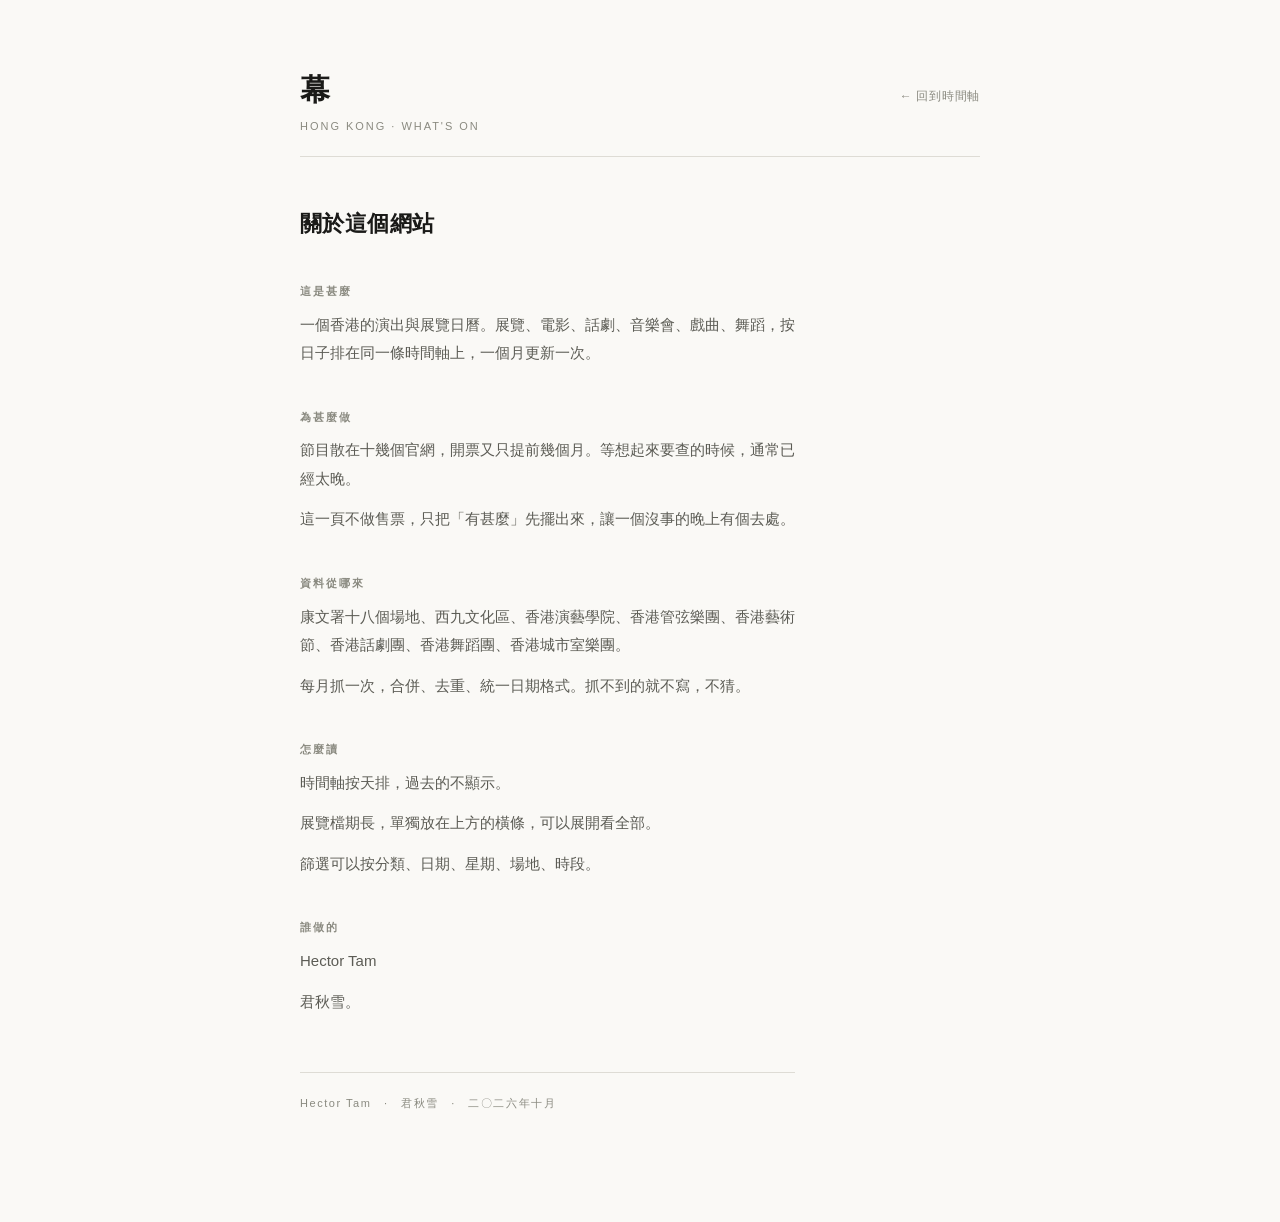
==== about.html @ d4574460 "網站「幕」初版：香港演出日曆（時間軸 + 展覽帶 + 六種篩選）" ====
<!DOCTYPE html>
<html lang="zh-Hant">
<head>
<meta charset="utf-8">
<meta name="viewport" content="width=device-width,initial-scale=1">
<title>關於 — 幕</title>
<link rel="stylesheet" href="style.css">
</head>
<body>
<div class="wrap">

  <header class="masthead">
    <h1 class="logo"><a href="index.html">幕</a><small>Hong Kong · What's On</small></h1>
    <nav><a class="backlink" href="index.html">← 回到時間軸</a></nav>
  </header>

  <section class="prose">
    <h2>關於這個網站</h2>

    <h3>這是甚麼</h3>
    <p>一個香港的演出與展覽日曆。展覽、電影、話劇、音樂會、戲曲、舞蹈，按日子排在同一條時間軸上，一個月更新一次。</p>

    <h3>為甚麼做</h3>
    <p>節目散在十幾個官網，開票又只提前幾個月。等想起來要查的時候，通常已經太晚。</p>
    <p>這一頁不做售票，只把「有甚麼」先擺出來，讓一個沒事的晚上有個去處。</p>

    <h3>資料從哪來</h3>
    <p>康文署十八個場地、西九文化區、香港演藝學院、香港管弦樂團、香港藝術節、香港話劇團、香港舞蹈團、香港城市室樂團。</p>
    <p>每月抓一次，合併、去重、統一日期格式。抓不到的就不寫，不猜。</p>

    <h3>怎麼讀</h3>
    <p>時間軸按天排，過去的不顯示。</p>
    <p>展覽檔期長，單獨放在上方的橫條，可以展開看全部。</p>
    <p>篩選可以按分類、日期、星期、場地、時段。</p>

    <h3>誰做的</h3>
    <p>Hector Tam</p>
    <p>君秋雪。</p>

    <p class="by">Hector Tam　·　君秋雪　·　二〇二六年十月</p>
  </section>
</div>
</body>
</html>
---- style.css ----
/* 幕 — 設計系統見 ../DESIGN.md
   規則：紙白底、墨黑字、零圓角、零陰影，顏色只用在小面積。 */

:root{
  --paper:#FAF9F6;
  --ink:#1A1A18;
  --ink-2:#5C5C55;
  --ink-3:#8A8A80;
  --line:#DEDCD5;
  --red:#8C3A2E;      /* 表演 */
  --blue:#2C4A6B;     /* 展覽 */
  --grey:#4A4A46;     /* 電影 */
  --serif:"Noto Serif TC","Songti TC","PMingLiU","SimSun",serif;
  --sans:"PingFang TC","Noto Sans TC","Microsoft JhengHei",sans-serif;
}

*{box-sizing:border-box;}
html,body{margin:0;padding:0;}
body{
  background:var(--paper);
  color:var(--ink);
  font-family:var(--sans);
  font-size:15px;
  line-height:1.7;
  -webkit-font-smoothing:antialiased;
}

.wrap{max-width:720px;margin:0 auto;padding:64px 20px 96px;}

/* ---------- 站頭 ---------- */
.masthead{
  display:flex;align-items:baseline;justify-content:space-between;
  gap:24px;flex-wrap:wrap;
  padding-bottom:20px;border-bottom:1px solid var(--line);
}
.logo{
  font-family:var(--serif);font-size:30px;font-weight:700;
  letter-spacing:.04em;margin:0;
}
.logo small{
  display:block;font-family:var(--sans);font-size:11px;font-weight:400;
  color:var(--ink-3);letter-spacing:.18em;text-transform:uppercase;margin-top:2px;
}
nav{display:flex;gap:16px;flex-wrap:wrap;}
.navwrap{display:flex;align-items:baseline;gap:16px;flex-wrap:wrap;}
.toplink{
  font-size:12px;color:var(--ink-3);text-decoration:none;letter-spacing:.14em;
  padding-left:14px;border-left:1px solid var(--line);
  transition:color .15s;
}
.toplink:hover{color:var(--ink);}
nav button{
  appearance:none;background:none;border:0;padding:3px 9px;cursor:pointer;
  font-family:var(--sans);font-size:13px;color:var(--ink-3);
  letter-spacing:.06em;transition:color .15s,background .15s;
  border-radius:3px;
}
nav button:hover{color:var(--ink-2);}
nav button[aria-pressed="true"]{
  color:var(--paper);background:var(--ink);font-weight:700;
}

/* ---------- 展出中 ---------- */
.band{margin-top:40px;}
.band h2{
  font-family:var(--sans);font-size:11px;font-weight:700;
  letter-spacing:.18em;text-transform:uppercase;color:var(--ink-3);
  margin:0 0 4px;
}
.band-note{
  margin:0 0 12px;font-size:11px;color:var(--ink-3);letter-spacing:.04em;
}
.band ul{list-style:none;margin:0;padding:0;display:flex;flex-wrap:wrap;gap:8px 28px;}
.band li{font-size:13px;color:var(--ink-2);}
.band b{font-weight:400;color:var(--ink);}
.band span{color:var(--ink-3);font-variant-numeric:tabular-nums;}
.band-date{color:var(--ink-3);font-size:11px;font-variant-numeric:tabular-nums;}
.band-toggle{flex-basis:100%;}
.band-toggle button{
  appearance:none;background:none;border:0;cursor:pointer;padding:0;
  font-family:var(--sans);font-size:12px;color:var(--ink-2);
  letter-spacing:.06em;border-bottom:1px solid var(--line);
}
.band-toggle button:hover{color:var(--ink);border-bottom-color:var(--ink);}

/* 大類：演出 / 展覽 */
.kind{
  display:inline-flex;align-items:center;font-size:10px;line-height:1.5;
  letter-spacing:.12em;padding:0 5px;border:1px solid var(--line);
  border-radius:3px;color:var(--ink-3);white-space:nowrap;
}
.kind.k-show{color:var(--red);border-color:rgba(140,58,46,.3);}
.kind.k-ex{color:var(--blue);border-color:rgba(44,74,107,.3);}

/* ---------- 跳日期 ---------- */
.jumpbar{
  display:flex;align-items:center;gap:10px;margin-top:20px;
  font-size:12px;color:var(--ink-3);
}
.jumpbar label{letter-spacing:.14em;}
.jumpbar input[type=date]{
  font-family:var(--sans);font-size:13px;color:var(--ink);
  background:transparent;border:0;border-bottom:1px solid var(--line);
  padding:4px 2px;letter-spacing:.02em;border-radius:3px;
}
.jumpbar button{
  appearance:none;background:none;border:0;cursor:pointer;
  font-family:var(--sans);font-size:12px;color:var(--ink-2);
  letter-spacing:.1em;padding:4px 6px;border-bottom:1px solid var(--line);border-radius:3px;
}
.jumpbar button:hover{color:var(--ink);border-bottom-color:var(--ink);}
.band-link{color:var(--ink);text-decoration:none;border-bottom:1px solid transparent;}
.band-link:hover{border-bottom-color:var(--ink);}

/* ---------- 星期 ---------- */
.weekbar{
  display:flex;flex-wrap:wrap;align-items:center;gap:4px;margin-top:12px;
  font-size:12px;color:var(--ink-3);
}
.weekbar-label{letter-spacing:.14em;margin-right:6px;}
.wchip{
  appearance:none;background:none;border:0;cursor:pointer;
  font-family:var(--sans);font-size:12px;color:var(--ink-3);
  padding:3px 8px;letter-spacing:.06em;border-radius:3px;
  transition:color .15s,background .15s;
}
.wchip:hover{color:var(--ink-2);}
.wchip.on{color:var(--paper);background:var(--ink);font-weight:700;}
.wchip.clear{color:var(--ink-3);text-decoration:underline;text-underline-offset:3px;}

/* ---------- 地點 / 時間 ---------- */
.placebar{
  display:flex;flex-wrap:wrap;align-items:center;gap:8px;margin-top:10px;
  font-size:12px;color:var(--ink-3);
}
.placebar label{letter-spacing:.14em;}
.placebar input, .placebar select{
  font-family:var(--sans);font-size:13px;color:var(--ink);
  background:transparent;border:0;border-bottom:1px solid var(--line);
  padding:4px 4px;border-radius:3px;
}
.placebar input{width:170px;}
.placebar select{cursor:pointer;}
.placebar input::placeholder{color:var(--ink-3);}
.placebar .dash{color:var(--ink-3);}

/* ---------- 時間軸 ---------- */
.timeline{margin-top:56px;}
.month{
  font-family:var(--serif);font-size:26px;font-weight:700;
  margin:56px 0 4px;letter-spacing:.02em;
}
.month:first-child{margin-top:0;}
.month em{
  font-family:var(--sans);font-style:normal;font-size:11px;font-weight:400;
  color:var(--ink-3);letter-spacing:.18em;margin-left:10px;text-transform:uppercase;
}

.day{
  display:grid;grid-template-columns:104px 1fr;gap:24px;
  padding:18px 0;border-top:1px solid var(--line);
}
.day-date{
  font-family:var(--serif);font-size:17px;line-height:1.4;
}
.day-date em{
  display:block;font-family:var(--sans);font-style:normal;
  font-size:10px;color:var(--ink-3);letter-spacing:.16em;text-transform:uppercase;
}
.items{display:flex;flex-direction:column;gap:14px;}

.item{
  display:grid;grid-template-columns:52px 1fr;gap:14px;align-items:baseline;
}
.item-time{
  font-size:12px;color:var(--ink-3);font-variant-numeric:tabular-nums;
  letter-spacing:.02em;
}
.item-body{min-width:0;}
.item-title{
  font-size:16px;line-height:1.45;color:var(--ink);text-decoration:none;
  border-bottom:1px solid transparent;transition:border-color .15s;
}
.item-title:hover{border-bottom-color:var(--ink);}
.item-meta{
  font-size:12px;color:var(--ink-3);margin-top:3px;
  display:flex;gap:10px;flex-wrap:wrap;align-items:center;
}

/* 簡介：折兩行，點一下展開。只有舞蹈團、室樂團這類有原始文案的源才有 */
.item-desc{
  font-size:12.5px;line-height:1.75;color:var(--ink-3);
  margin-top:6px;max-width:62ch;cursor:pointer;
  display:-webkit-box;-webkit-box-orient:vertical;-webkit-line-clamp:2;overflow:hidden;
}
.item-desc:hover{color:var(--ink-2);}
.item-desc.open{display:block;color:var(--ink-2);}

/* 分類：色點 + 文字，不填底色 */
.tag{display:inline-flex;align-items:center;gap:6px;font-size:11px;
     letter-spacing:.08em;color:var(--ink-2);}
.tag::before{content:"";width:6px;height:6px;border-radius:0;background:var(--grey);}
.tag[data-t="音樂劇"]::before,
.tag[data-t="話劇"]::before,
.tag[data-t="舞蹈"]::before,
.tag[data-t="音樂會"]::before,
.tag[data-t="戲曲"]::before,
.tag[data-t="演出"]::before{background:var(--red);}
.tag[data-t="展覽"]::before{background:var(--blue);}

/* 過期 */
.past .item-title{color:var(--ink-3);}
.past{opacity:.38;}

/* ---------- 頁腳 ---------- */
footer{
  margin-top:96px;padding-top:24px;border-top:1px solid var(--line);
  font-size:12px;color:var(--ink-3);line-height:1.8;
}
footer p{margin:0 0 6px;}

/* ---------- 關於 ---------- */
.about{margin-top:48px;}
.about h2{
  font-family:var(--sans);font-size:11px;font-weight:700;
  letter-spacing:.18em;text-transform:uppercase;color:var(--ink-3);
  margin:0 0 16px;
}
.about p{
  font-family:var(--serif);font-size:14px;line-height:1.95;color:var(--ink-2);
  margin:0 0 16px;max-width:33em;
}
.about p.by{
  margin-top:36px;font-family:var(--sans);font-size:11px;
  letter-spacing:.14em;color:var(--ink-3);
}

/* ---------- 子頁面（關於） ---------- */
.logo a{color:inherit;text-decoration:none;}
.backlink{
  font-size:12px;color:var(--ink-3);text-decoration:none;letter-spacing:.06em;
  border-bottom:1px solid transparent;
}
.backlink:hover{color:var(--ink);border-bottom-color:var(--ink);}
.prose{margin-top:48px;max-width:33em;}
.prose h2{
  font-family:var(--serif);font-size:22px;font-weight:700;
  margin:0 0 8px;letter-spacing:.02em;
}
.prose h3{
  font-family:var(--sans);font-size:11px;font-weight:700;
  letter-spacing:.18em;text-transform:uppercase;color:var(--ink-3);
  margin:40px 0 10px;
}
.prose p{
  font-size:15px;line-height:1.9;color:var(--ink-2);margin:0 0 12px;
}
.prose .by{
  margin-top:56px;padding-top:20px;border-top:1px solid var(--line);
  font-family:var(--sans);font-size:11px;letter-spacing:.14em;color:var(--ink-3);
}
a.more{
  color:var(--ink);text-decoration:none;border-bottom:1px solid var(--line);
  font-size:13px;letter-spacing:.04em;
}
a.more:hover{border-bottom-color:var(--ink);}

/* 空狀態 */
.empty{
  padding:64px 0;font-size:14px;color:var(--ink-2);
  font-family:var(--serif);
}
.empty span{display:block;color:var(--ink-3);font-family:var(--sans);font-size:12px;margin-top:8px;}

@media (max-width:600px){
  .wrap{padding:40px 20px 72px;}
  .day{grid-template-columns:1fr;gap:8px;}
  .day-date{display:flex;gap:8px;align-items:baseline;}
  .day-date em{display:inline;}
  .item{grid-template-columns:46px 1fr;gap:10px;}
  .month{font-size:22px;}
  .logo{font-size:26px;}
}
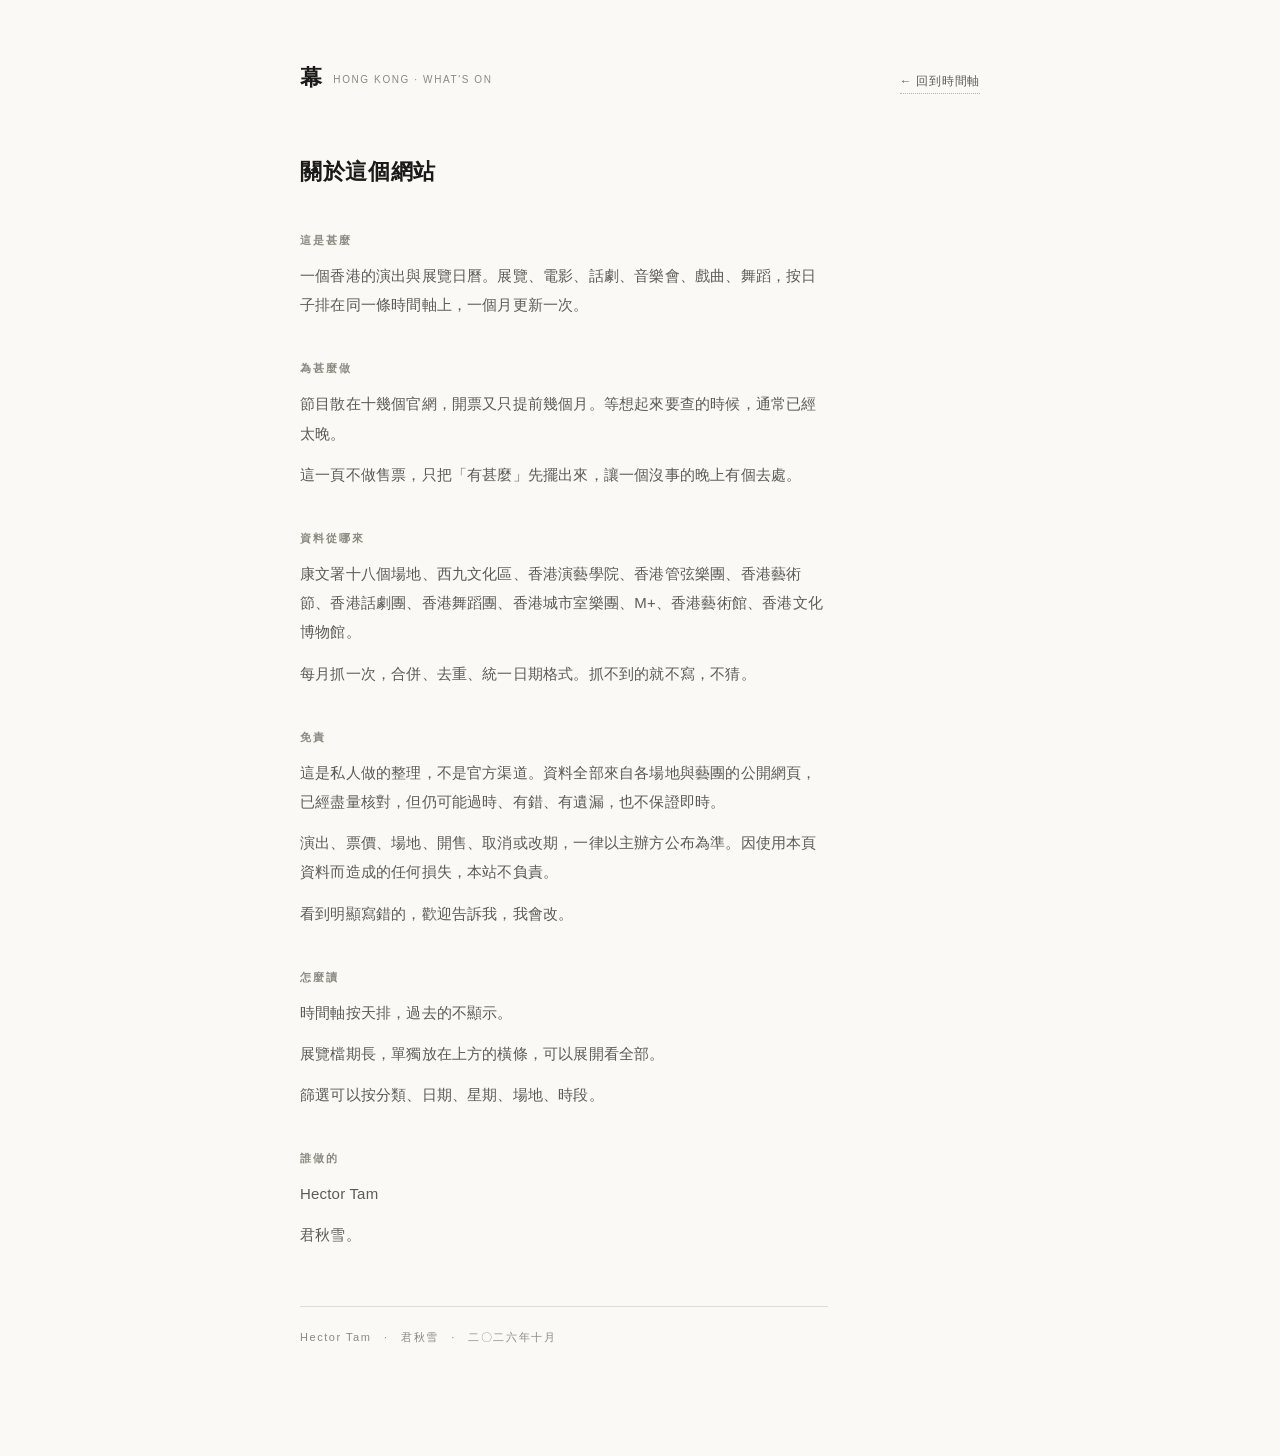
==== commit e6a3ab20: "加免責聲明；社區業餘分類納入劇社、校友、同鄉會等業餘團體" ====
--- a/about.html
+++ b/about.html
@@ -25,8 +25,13 @@
     <p>這一頁不做售票，只把「有甚麼」先擺出來，讓一個沒事的晚上有個去處。</p>
 
     <h3>資料從哪來</h3>
-    <p>康文署十八個場地、西九文化區、香港演藝學院、香港管弦樂團、香港藝術節、香港話劇團、香港舞蹈團、香港城市室樂團。</p>
+    <p>康文署十八個場地、西九文化區、香港演藝學院、香港管弦樂團、香港藝術節、香港話劇團、香港舞蹈團、香港城市室樂團、M+、香港藝術館、香港文化博物館。</p>
     <p>每月抓一次，合併、去重、統一日期格式。抓不到的就不寫，不猜。</p>
+
+    <h3>免責</h3>
+    <p>這是私人做的整理，不是官方渠道。資料全部來自各場地與藝團的公開網頁，已經盡量核對，但仍可能過時、有錯、有遺漏，也不保證即時。</p>
+    <p>演出、票價、場地、開售、取消或改期，一律以主辦方公布為準。因使用本頁資料而造成的任何損失，本站不負責。</p>
+    <p>看到明顯寫錯的，歡迎告訴我，我會改。</p>
 
     <h3>怎麼讀</h3>
     <p>時間軸按天排，過去的不顯示。</p>
--- a/style.css
+++ b/style.css
@@ -1,17 +1,20 @@
 /* 幕 — 設計系統見 ../DESIGN.md
-   規則：紙白底、墨黑字、零圓角、零陰影，顏色只用在小面積。 */
+   規則：紙白底、墨黑字、極小圓角、零陰影，顏色只用在小面積。
+   2026-10-26 夜：字體統一成明體／黑體兩套、篩選列黏頂、所有可按的東西都有 hover。 */
 
 :root{
   --paper:#FAF9F6;
+  --paper-2:#F1EFE8;
   --ink:#1A1A18;
   --ink-2:#5C5C55;
   --ink-3:#8A8A80;
   --line:#DEDCD5;
+  --line-2:#B9B6AC;
   --red:#8C3A2E;      /* 表演 */
   --blue:#2C4A6B;     /* 展覽 */
   --grey:#4A4A46;     /* 電影 */
-  --serif:"Noto Serif TC","Songti TC","PMingLiU","SimSun",serif;
-  --sans:"PingFang TC","Noto Sans TC","Microsoft JhengHei",sans-serif;
+  --serif:"Noto Serif TC","Noto Serif HK","Songti TC","PMingLiU","新細明體",serif;
+  --sans:"PingFang TC","Noto Sans TC","Noto Sans HK","Microsoft JhengHei","微軟正黑體",sans-serif;
 }
 
 *{box-sizing:border-box;}
@@ -20,9 +23,11 @@
   background:var(--paper);
   color:var(--ink);
   font-family:var(--sans);
-  font-size:15px;
-  line-height:1.7;
+  font-size:16px;
+  line-height:1.8;
+  letter-spacing:.012em;
   -webkit-font-smoothing:antialiased;
+  text-rendering:optimizeLegibility;
 }
 
 .wrap{max-width:720px;margin:0 auto;padding:64px 20px 96px;}
@@ -30,37 +35,64 @@
 /* ---------- 站頭 ---------- */
 .masthead{
   display:flex;align-items:baseline;justify-content:space-between;
-  gap:24px;flex-wrap:wrap;
-  padding-bottom:20px;border-bottom:1px solid var(--line);
+  gap:10px 24px;flex-wrap:wrap;
+  padding-bottom:10px;
+  position:sticky;top:0;z-index:31;
+  background:var(--paper);
 }
 .logo{
-  font-family:var(--serif);font-size:30px;font-weight:700;
-  letter-spacing:.04em;margin:0;
+  font-family:var(--serif);font-size:22px;font-weight:700;
+  letter-spacing:.06em;margin:0;line-height:1.3;
 }
 .logo small{
-  display:block;font-family:var(--sans);font-size:11px;font-weight:400;
-  color:var(--ink-3);letter-spacing:.18em;text-transform:uppercase;margin-top:2px;
-}
-nav{display:flex;gap:16px;flex-wrap:wrap;}
+  display:inline-block;font-family:var(--sans);font-size:10px;font-weight:400;
+  color:var(--ink-3);letter-spacing:.16em;text-transform:uppercase;
+  margin-left:10px;transform:translateY(-2px);
+}
+nav{display:flex;gap:6px;flex-wrap:wrap;}
 .navwrap{display:flex;align-items:baseline;gap:16px;flex-wrap:wrap;}
+
+/* 「關於」不是按鈕：底線＋箭頭，比正文更明顯，但一看就知道是連結 */
 .toplink{
-  font-size:12px;color:var(--ink-3);text-decoration:none;letter-spacing:.14em;
+  font-size:12px;color:var(--ink-2);text-decoration:none;letter-spacing:.14em;
   padding-left:14px;border-left:1px solid var(--line);
-  transition:color .15s;
-}
-.toplink:hover{color:var(--ink);}
+  border-bottom:1px dotted var(--line-2);
+  transition:color .15s,border-color .15s;
+}
+.toplink::after{content:"›";margin-left:5px;color:var(--ink-3);transition:color .15s;}
+.toplink:hover{color:var(--ink);border-bottom-color:var(--ink);}
+.toplink:hover::after{color:var(--ink);}
+
+/* 分類：細邊框＝可按的標籤；選中＝墨黑實底 */
 nav button{
-  appearance:none;background:none;border:0;padding:3px 9px;cursor:pointer;
-  font-family:var(--sans);font-size:13px;color:var(--ink-3);
-  letter-spacing:.06em;transition:color .15s,background .15s;
-  border-radius:3px;
-}
-nav button:hover{color:var(--ink-2);}
+  appearance:none;background:#fff;border:1px solid var(--line);
+  padding:2px 10px;cursor:pointer;
+  font-family:var(--sans);font-size:13px;color:var(--ink-2);
+  letter-spacing:.06em;border-radius:3px;
+  transition:color .15s,background .15s,border-color .15s,transform .1s;
+}
+nav button:hover{color:var(--ink);border-color:var(--ink-3);background:var(--paper-2);}
+nav button:active{transform:translateY(1px);}
+nav button:focus-visible{outline:1px solid var(--ink);outline-offset:2px;}
 nav button[aria-pressed="true"]{
-  color:var(--paper);background:var(--ink);font-weight:700;
-}
-
-/* ---------- 展出中 ---------- */
+  color:var(--paper);background:var(--ink);border-color:var(--ink);font-weight:700;
+}
+nav button[aria-pressed="true"]:hover{color:var(--paper);background:var(--ink);border-color:var(--ink);}
+
+/* ---------- 篩選列：捲下去時黏在視窗頂 ---------- */
+.controls{
+  position:sticky;top:var(--mast-h,82px);z-index:30;
+  background:var(--paper);
+  margin:0 -20px;padding:12px 20px 14px;
+  border-top:1px solid var(--line);
+  border-bottom:1px solid var(--line);
+}
+.controls::after{
+  content:"";display:block;position:absolute;left:0;right:0;bottom:-1px;height:1px;
+  background:var(--line);
+}
+
+/* ---------- 展覽帶 ---------- */
 .band{margin-top:40px;}
 .band h2{
   font-family:var(--sans);font-size:11px;font-weight:700;
@@ -77,11 +109,12 @@
 .band-date{color:var(--ink-3);font-size:11px;font-variant-numeric:tabular-nums;}
 .band-toggle{flex-basis:100%;}
 .band-toggle button{
-  appearance:none;background:none;border:0;cursor:pointer;padding:0;
+  appearance:none;background:#fff;border:1px solid var(--line);cursor:pointer;
+  padding:3px 10px;border-radius:3px;
   font-family:var(--sans);font-size:12px;color:var(--ink-2);
-  letter-spacing:.06em;border-bottom:1px solid var(--line);
-}
-.band-toggle button:hover{color:var(--ink);border-bottom-color:var(--ink);}
+  letter-spacing:.06em;transition:all .15s;
+}
+.band-toggle button:hover{color:var(--ink);border-color:var(--ink);background:var(--paper-2);}
 
 /* 大類：演出 / 展覽 */
 .kind{
@@ -89,66 +122,97 @@
   letter-spacing:.12em;padding:0 5px;border:1px solid var(--line);
   border-radius:3px;color:var(--ink-3);white-space:nowrap;
 }
-.kind.k-show{color:var(--red);border-color:rgba(140,58,46,.3);}
-.kind.k-ex{color:var(--blue);border-color:rgba(44,74,107,.3);}
+.kind.k-show{color:var(--red);border-color:rgba(140,58,46,.35);}
+.kind.k-ex{color:var(--blue);border-color:rgba(44,74,107,.35);}
 
 /* ---------- 跳日期 ---------- */
 .jumpbar{
-  display:flex;align-items:center;gap:10px;margin-top:20px;
+  display:flex;align-items:center;gap:10px;
   font-size:12px;color:var(--ink-3);
 }
-.jumpbar label{letter-spacing:.14em;}
+.jumpbar label{letter-spacing:.14em;white-space:nowrap;}
 .jumpbar input[type=date]{
   font-family:var(--sans);font-size:13px;color:var(--ink);
-  background:transparent;border:0;border-bottom:1px solid var(--line);
-  padding:4px 2px;letter-spacing:.02em;border-radius:3px;
-}
+  background:#fff;border:1px solid var(--line);
+  padding:4px 8px;letter-spacing:.02em;border-radius:3px;cursor:pointer;
+  transition:border-color .15s,background .15s;
+}
+.jumpbar input[type=date]:hover{border-color:var(--line-2);}
+.jumpbar input[type=date]:focus{outline:none;border-color:var(--ink);}
 .jumpbar button{
-  appearance:none;background:none;border:0;cursor:pointer;
+  appearance:none;background:#fff;border:1px solid var(--line);cursor:pointer;
   font-family:var(--sans);font-size:12px;color:var(--ink-2);
-  letter-spacing:.1em;padding:4px 6px;border-bottom:1px solid var(--line);border-radius:3px;
-}
-.jumpbar button:hover{color:var(--ink);border-bottom-color:var(--ink);}
-.band-link{color:var(--ink);text-decoration:none;border-bottom:1px solid transparent;}
+  letter-spacing:.1em;padding:4px 10px;border-radius:3px;
+  transition:all .15s;
+}
+.jumpbar button:hover{color:var(--ink);border-color:var(--ink);background:var(--paper-2);}
+.jumpbar button:active{transform:translateY(1px);}
+
+/* 展覽帶的標題連結（有網址才是 <a>） */
+.band-link{color:var(--ink);text-decoration:none;border-bottom:1px solid transparent;cursor:pointer;transition:border-color .15s;}
 .band-link:hover{border-bottom-color:var(--ink);}
+.band-link.no-link{cursor:default;}
+.band-link.no-link:hover{border-bottom-color:transparent;}
 
 /* ---------- 星期 ---------- */
 .weekbar{
-  display:flex;flex-wrap:wrap;align-items:center;gap:4px;margin-top:12px;
+  display:flex;flex-wrap:wrap;align-items:center;gap:4px;margin-top:10px;
   font-size:12px;color:var(--ink-3);
 }
 .weekbar-label{letter-spacing:.14em;margin-right:6px;}
 .wchip{
-  appearance:none;background:none;border:0;cursor:pointer;
-  font-family:var(--sans);font-size:12px;color:var(--ink-3);
-  padding:3px 8px;letter-spacing:.06em;border-radius:3px;
-  transition:color .15s,background .15s;
-}
-.wchip:hover{color:var(--ink-2);}
-.wchip.on{color:var(--paper);background:var(--ink);font-weight:700;}
-.wchip.clear{color:var(--ink-3);text-decoration:underline;text-underline-offset:3px;}
+  appearance:none;background:#fff;border:1px solid var(--line);cursor:pointer;
+  font-family:var(--sans);font-size:12px;color:var(--ink-2);
+  padding:2px 9px;letter-spacing:.06em;border-radius:3px;
+  transition:all .15s;
+}
+.wchip:hover{color:var(--ink);border-color:var(--ink-3);background:var(--paper-2);}
+.wchip.on{color:var(--paper);background:var(--ink);border-color:var(--ink);font-weight:700;}
+.wchip.clear{color:var(--ink-3);background:none;border-color:transparent;text-decoration:underline;text-underline-offset:3px;}
+.wchip.clear:hover{color:var(--ink);background:none;border-color:transparent;}
 
 /* ---------- 地點 / 時間 ---------- */
 .placebar{
   display:flex;flex-wrap:wrap;align-items:center;gap:8px;margin-top:10px;
   font-size:12px;color:var(--ink-3);
 }
-.placebar label{letter-spacing:.14em;}
+.placebar label{letter-spacing:.14em;white-space:nowrap;}
 .placebar input, .placebar select{
   font-family:var(--sans);font-size:13px;color:var(--ink);
-  background:transparent;border:0;border-bottom:1px solid var(--line);
-  padding:4px 4px;border-radius:3px;
-}
-.placebar input{width:170px;}
+  background:#fff;border:1px solid var(--line);
+  padding:4px 8px;border-radius:3px;
+  transition:border-color .15s;
+}
+.placebar input{width:190px;}
 .placebar select{cursor:pointer;}
+.placebar input:hover, .placebar select:hover{border-color:var(--line-2);}
+.placebar input:focus, .placebar select:focus{outline:none;border-color:var(--ink);}
 .placebar input::placeholder{color:var(--ink-3);}
 .placebar .dash{color:var(--ink-3);}
 
+/* ---------- 字號：小／中／大 ---------- */
+.fontbar{
+  display:flex;align-items:center;gap:4px;margin-left:auto;
+  font-size:12px;color:var(--ink-3);
+}
+.fontbar-label{letter-spacing:.14em;margin-right:6px;}
+.fontbar .fs{
+  appearance:none;background:#fff;border:1px solid var(--line);cursor:pointer;
+  font-family:var(--sans);font-size:12px;color:var(--ink-2);line-height:1.6;
+  padding:1px 9px;border-radius:3px;transition:all .15s;
+}
+.fontbar .fs:hover{color:var(--ink);border-color:var(--ink-3);background:var(--paper-2);}
+.fontbar .fs.on{color:var(--paper);background:var(--ink);border-color:var(--ink);font-weight:700;}
+
+/* 字號三檔：整體放大縮小（版面會跟著重排，不是單純拉字） */
+body.fs-s .wrap{zoom:.93;}
+body.fs-l .wrap{zoom:1.14;}
+
 /* ---------- 時間軸 ---------- */
-.timeline{margin-top:56px;}
+.timeline{margin-top:48px;}
 .month{
-  font-family:var(--serif);font-size:26px;font-weight:700;
-  margin:56px 0 4px;letter-spacing:.02em;
+  font-family:var(--serif);font-size:28px;font-weight:700;
+  margin:56px 0 6px;letter-spacing:.03em;
 }
 .month:first-child{margin-top:0;}
 .month em{
@@ -161,13 +225,13 @@
   padding:18px 0;border-top:1px solid var(--line);
 }
 .day-date{
-  font-family:var(--serif);font-size:17px;line-height:1.4;
+  font-family:var(--serif);font-size:18px;line-height:1.4;letter-spacing:.02em;
 }
 .day-date em{
   display:block;font-family:var(--sans);font-style:normal;
   font-size:10px;color:var(--ink-3);letter-spacing:.16em;text-transform:uppercase;
 }
-.items{display:flex;flex-direction:column;gap:14px;}
+.items{display:flex;flex-direction:column;gap:16px;}
 
 .item{
   display:grid;grid-template-columns:52px 1fr;gap:14px;align-items:baseline;
@@ -177,21 +241,37 @@
   letter-spacing:.02em;
 }
 .item-body{min-width:0;}
+/* 標題用明體，跟站名同一套字 */
 .item-title{
-  font-size:16px;line-height:1.45;color:var(--ink);text-decoration:none;
-  border-bottom:1px solid transparent;transition:border-color .15s;
+  font-family:var(--serif);font-size:18px;font-weight:600;line-height:1.55;
+  color:var(--ink);text-decoration:none;letter-spacing:.015em;
+  border-bottom:1px solid transparent;transition:border-color .15s,color .15s;
+  cursor:pointer;
 }
 .item-title:hover{border-bottom-color:var(--ink);}
+/* 源資料本身沒有網址的：不做成連結，也不給手指 */
+.item-title.no-link{cursor:default;font-weight:500;}
+.item-title.no-link:hover{border-bottom-color:transparent;}
 .item-meta{
-  font-size:12px;color:var(--ink-3);margin-top:3px;
+  font-size:12.5px;color:var(--ink-3);margin-top:5px;
   display:flex;gap:10px;flex-wrap:wrap;align-items:center;
 }
+/* 來源：連到該源官網首頁。沒有單頁網址的條目就靠它指出出處 */
+.src{
+  color:var(--ink-3);text-decoration:none;letter-spacing:.04em;
+  border-bottom:1px dotted var(--line-2);cursor:pointer;
+  transition:color .15s,border-color .15s;
+}
+.src:hover{color:var(--ink);border-bottom-color:var(--ink);}
+.src.no-link{cursor:default;border-bottom:0;}
+.src.no-link:hover{color:var(--ink-3);}
 
 /* 簡介：折兩行，點一下展開。只有舞蹈團、室樂團這類有原始文案的源才有 */
 .item-desc{
-  font-size:12.5px;line-height:1.75;color:var(--ink-3);
+  font-size:13.5px;line-height:1.85;color:var(--ink-3);
   margin-top:6px;max-width:62ch;cursor:pointer;
   display:-webkit-box;-webkit-box-orient:vertical;-webkit-line-clamp:2;overflow:hidden;
+  transition:color .15s;
 }
 .item-desc:hover{color:var(--ink-2);}
 .item-desc.open{display:block;color:var(--ink-2);}
@@ -208,6 +288,13 @@
 .tag[data-t="演出"]::before{background:var(--red);}
 .tag[data-t="展覽"]::before{background:var(--blue);}
 
+/* 內容類別：貼在分類旁邊的小標籤，跟上面那行篩選同一套規則 */
+.ctag{
+  font-size:10px;letter-spacing:.08em;color:var(--ink-2);
+  border:1px solid var(--line);border-radius:3px;
+  padding:0 5px;line-height:1.6;white-space:nowrap;
+}
+
 /* 過期 */
 .past .item-title{color:var(--ink-3);}
 .past{opacity:.38;}
@@ -227,7 +314,7 @@
   margin:0 0 16px;
 }
 .about p{
-  font-family:var(--serif);font-size:14px;line-height:1.95;color:var(--ink-2);
+  font-family:var(--serif);font-size:14px;line-height:2;color:var(--ink-2);
   margin:0 0 16px;max-width:33em;
 }
 .about p.by{
@@ -238,14 +325,15 @@
 /* ---------- 子頁面（關於） ---------- */
 .logo a{color:inherit;text-decoration:none;}
 .backlink{
-  font-size:12px;color:var(--ink-3);text-decoration:none;letter-spacing:.06em;
-  border-bottom:1px solid transparent;
+  font-size:12px;color:var(--ink-2);text-decoration:none;letter-spacing:.06em;
+  border-bottom:1px dotted var(--line-2);cursor:pointer;
+  transition:color .15s,border-color .15s;
 }
 .backlink:hover{color:var(--ink);border-bottom-color:var(--ink);}
 .prose{margin-top:48px;max-width:33em;}
 .prose h2{
   font-family:var(--serif);font-size:22px;font-weight:700;
-  margin:0 0 8px;letter-spacing:.02em;
+  margin:0 0 8px;letter-spacing:.03em;
 }
 .prose h3{
   font-family:var(--sans);font-size:11px;font-weight:700;
@@ -253,7 +341,7 @@
   margin:40px 0 10px;
 }
 .prose p{
-  font-size:15px;line-height:1.9;color:var(--ink-2);margin:0 0 12px;
+  font-size:15px;line-height:1.95;color:var(--ink-2);margin:0 0 12px;
 }
 .prose .by{
   margin-top:56px;padding-top:20px;border-top:1px solid var(--line);
@@ -261,7 +349,7 @@
 }
 a.more{
   color:var(--ink);text-decoration:none;border-bottom:1px solid var(--line);
-  font-size:13px;letter-spacing:.04em;
+  font-size:13px;letter-spacing:.04em;transition:border-color .15s;
 }
 a.more:hover{border-bottom-color:var(--ink);}
 
@@ -272,12 +360,137 @@
 }
 .empty span{display:block;color:var(--ink-3);font-family:var(--sans);font-size:12px;margin-top:8px;}
 
+/* ---------- 按鈕統一：細邊框、小圓角、滑過有底、按下微沉 ---------- */
+nav button,
+.jumpbar button,
+.wchip,
+.fontbar .fs{
+  border-radius:4px;
+  padding:3px 12px;
+  background:#fff;
+  border:1px solid var(--line);
+  color:var(--ink-2);
+  font-size:13px;
+  letter-spacing:.05em;
+  transition:color .15s,background .15s,border-color .15s,transform .1s;
+}
+nav button:hover,
+.wchip:hover,
+.fontbar .fs:hover{
+  color:var(--ink);border-color:var(--ink-3);background:var(--paper-2);
+}
+nav button:active,
+.wchip:active,
+.fontbar .fs:active{transform:translateY(1px);}
+
+/* 「去」是搜尋：填墨的主按鈕，跟日期欄分開、靠右站 */
+.jumpbar{flex-wrap:wrap;}
+.jumpbar #jump-go{
+  margin-left:auto;
+  background:var(--ink);
+  border-color:var(--ink);
+  color:var(--paper);
+  font-weight:700;
+  padding:6px 22px;
+  border-radius:999px;
+  letter-spacing:.16em;
+}
+.jumpbar #jump-go:hover{
+  background:#33332F;
+  border-color:#33332F;
+  color:var(--paper);
+  transform:translateY(-1px);
+}
+.jumpbar #jump-go:active{transform:translateY(0);}
+.jumpbar #jump-clear{
+  background:none;
+  border-color:transparent;
+  color:var(--ink-3);
+  text-decoration:underline;
+  text-underline-offset:3px;
+  padding:4px 6px;
+}
+.jumpbar #jump-clear:hover{
+  background:none;border-color:transparent;color:var(--ink);
+}
+
+/* ---------- 篩選列收合（手機別讓它吃掉半個畫面） ---------- */
+.filter-toggle{
+  appearance:none;display:flex;align-items:baseline;gap:8px;
+  width:100%;background:none;border:0;padding:0 0 10px;
+  cursor:pointer;text-align:left;font-family:var(--sans);
+}
+.filter-toggle .ft-label{
+  font-size:11px;font-weight:700;letter-spacing:.18em;color:var(--ink-3);
+  white-space:nowrap;transition:color .15s;
+}
+.filter-toggle:hover .ft-label{color:var(--ink-2);}
+.filter-toggle.has-filter .ft-label{color:var(--ink);}
+.filter-toggle .ft-sum{
+  flex:1;min-width:0;font-size:12px;color:var(--ink-2);letter-spacing:.02em;
+  overflow:hidden;text-overflow:ellipsis;white-space:nowrap;
+}
+.filter-toggle .ft-chev{
+  margin-left:auto;flex:0 0 auto;font-size:11px;color:var(--ink-2);
+  letter-spacing:.08em;line-height:1;white-space:nowrap;
+}
+.filter-toggle:hover .ft-chev{color:var(--ink);}
+/* 收起時只留一行：標籤 + 現在掛著哪些條件 */
+.controls:not(.collapsed) .ft-sum{display:none;}
+.controls.collapsed .filter-body{display:none;}
+.controls.collapsed{padding-top:10px;padding-bottom:8px;}
+
+/* ---------- 內容類別 ---------- */
+.contentbar{
+  display:flex;flex-wrap:wrap;align-items:center;gap:6px;margin-top:10px;
+  font-size:12px;color:var(--ink-3);
+}
+.contentbar-label{letter-spacing:.14em;margin-right:6px;}
+.contentbar .chips{display:flex;flex-wrap:wrap;gap:6px;}
+.contentbar-hint{
+  flex-basis:100%;font-size:11px;color:var(--ink-3);letter-spacing:.03em;margin-top:2px;
+}
+.chip{
+  appearance:none;background:#fff;border:1px solid var(--line);cursor:pointer;
+  font-family:var(--sans);font-size:13px;color:var(--ink-2);
+  padding:3px 12px;border-radius:4px;letter-spacing:.05em;
+  display:inline-flex;align-items:center;gap:4px;
+  transition:color .15s,background .15s,border-color .15s,transform .1s;
+}
+.chip:hover{color:var(--ink);border-color:var(--ink-3);background:var(--paper-2);}
+.chip:active{transform:translateY(1px);}
+.chip:focus-visible{outline:1px solid var(--ink);outline-offset:2px;}
+.chip .n{font-size:10px;color:var(--ink-3);font-variant-numeric:tabular-nums;}
+.chip.c-on{color:var(--paper);background:var(--ink);border-color:var(--ink);font-weight:700;}
+.chip.c-on .n{color:rgba(250,249,246,.62);}
+.chip.c-on:hover{color:var(--paper);background:var(--ink);border-color:var(--ink);}
+
 @media (max-width:600px){
   .wrap{padding:40px 20px 72px;}
+  .controls{margin:0 -20px;padding:10px 20px 12px;}
   .day{grid-template-columns:1fr;gap:8px;}
   .day-date{display:flex;gap:8px;align-items:baseline;}
   .day-date em{display:inline;}
   .item{grid-template-columns:46px 1fr;gap:10px;}
   .month{font-size:22px;}
   .logo{font-size:26px;}
-}
+  .placebar input{width:120px;}
+  .placebar .dash{display:none;}
+  .filter-toggle{padding-bottom:8px;}
+  .contentbar{font-size:11px;}
+  .contentbar-label{font-size:11px;}
+  .chip{font-size:12px;padding:3px 10px;}
+  /* 手機：站頭不黏頂，滑走後只留篩選那一行；分類全部看得見、可點（不藏去右邊） */
+  .masthead{position:relative;gap:6px 12px;padding-bottom:8px;padding-right:58px;}
+  .controls{top:0;}
+  body{overflow-x:hidden;}
+  .toplink{position:absolute;right:0;top:3px;padding-left:0;border-left:0;}
+  .navwrap{display:block;width:100%;}
+  #filters{display:flex;flex-wrap:wrap;gap:6px;padding-bottom:0;}
+  #filters button{flex:0 0 auto;font-size:12px;padding:2px 9px;}
+  #filters::-webkit-scrollbar{display:none;}
+  #filters button{flex:0 0 auto;}
+  .toplink{flex:0 0 auto;padding-left:10px;}
+  /* 字號自成一行，不要擠在時間欄後面 */
+  .fontbar{flex-basis:100%;margin-left:0;margin-top:2px;}
+}
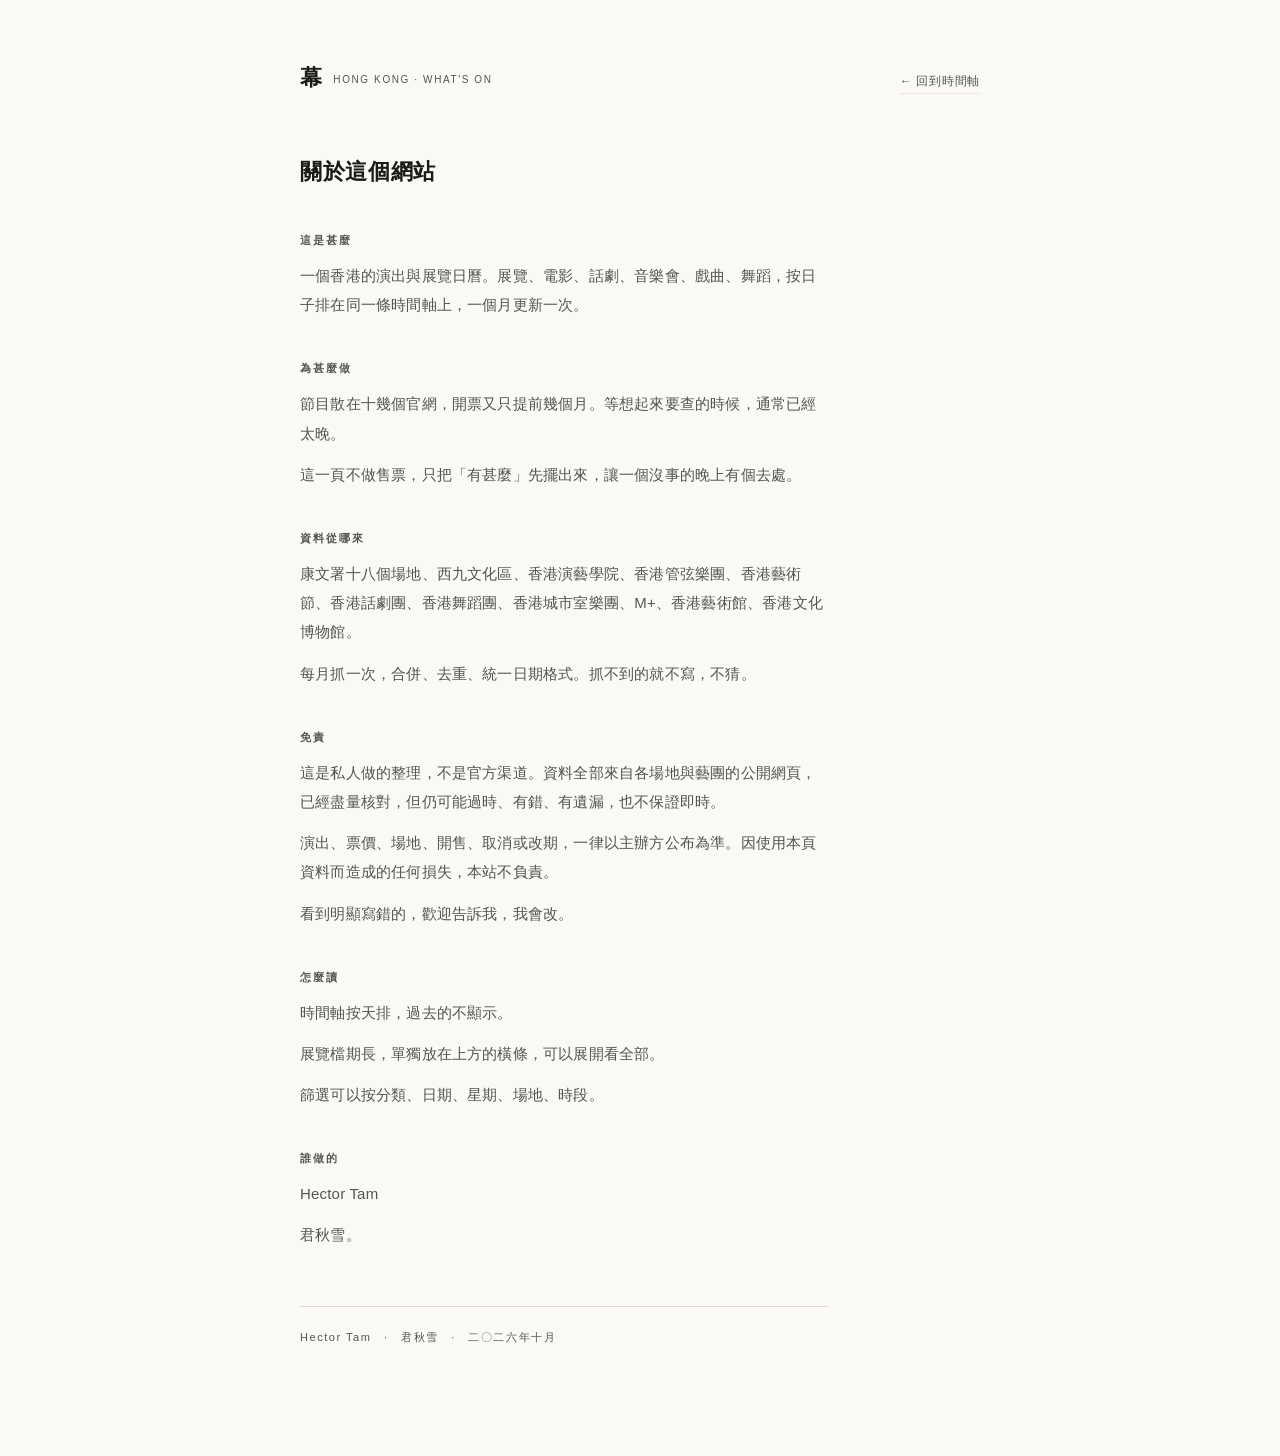
==== commit 61051d2b: "SEO：標題與描述、canonical、OG、結構化資料、robots.txt、sitemap.xml、IndexNow 驗證檔" ====
--- a/about.html
+++ b/about.html
@@ -3,7 +3,9 @@
 <head>
 <meta charset="utf-8">
 <meta name="viewport" content="width=device-width,initial-scale=1">
-<title>關於 — 幕</title>
+<title>關於 — 幕｜香港演出與展覽時間軸</title>
+<meta name="description" content="關於「幕」：一個香港的演出與展覽日曆。資料來自康文署場地、西九文化區、香港管弦樂團、香港話劇團、香港舞蹈團、M+、香港藝術館等單位的公開節目表，每月更新。">
+<link rel="canonical" href="https://muk-8tc.pages.dev/about.html">
 <link rel="stylesheet" href="style.css">
 </head>
 <body>
--- a/style.css
+++ b/style.css
@@ -6,10 +6,12 @@
   --paper:#FAF9F6;
   --paper-2:#F1EFE8;
   --ink:#1A1A18;
-  --ink-2:#5C5C55;
-  --ink-3:#8A8A80;
-  --line:#DEDCD5;
-  --line-2:#B9B6AC;
+  /* 灰只留兩種：一個給次要文字，一個給線。
+     原本五種灰（兩個文字灰＋兩個線灰）捱在一起，整頁就發虛。 */
+  --ink-2:#55554E;
+  --ink-3:var(--ink-2);
+  --line:#DCDAD3;
+  --line-2:var(--line);
   --red:#8C3A2E;      /* 表演 */
   --blue:#2C4A6B;     /* 展覽 */
   --grey:#4A4A46;     /* 電影 */
@@ -210,20 +212,27 @@
 
 /* ---------- 時間軸 ---------- */
 .timeline{margin-top:48px;}
+/* 月標題：整頁唯一的大東西，其餘全部退成小字（一個搶戲就夠）。
+   左邊 negtive margin 當出血，看起來像故意排的，不像剩下的空白。 */
 .month{
-  font-family:var(--serif);font-size:28px;font-weight:700;
-  margin:56px 0 6px;letter-spacing:.03em;
+  font-family:var(--serif);font-weight:700;
+  font-size:clamp(46px,11vw,84px);line-height:.94;
+  margin:76px 0 18px;margin-left:-0.06em;
+  letter-spacing:.01em;
 }
 .month:first-child{margin-top:0;}
 .month em{
-  font-family:var(--sans);font-style:normal;font-size:11px;font-weight:400;
-  color:var(--ink-3);letter-spacing:.18em;margin-left:10px;text-transform:uppercase;
+  display:block;font-family:var(--sans);font-style:normal;
+  font-size:11px;font-weight:400;line-height:1.4;
+  color:var(--ink-3);letter-spacing:.22em;margin:10px 0 0;text-transform:uppercase;
 }
 
 .day{
   display:grid;grid-template-columns:104px 1fr;gap:24px;
   padding:18px 0;border-top:1px solid var(--line);
 }
+/* 週與週之間留真正的空（18+14+18 ≈ 50px），不然滑十分鐘不知道自己在哪 */
+.day.wk-start{margin-top:14px;}
 .day-date{
   font-family:var(--serif);font-size:18px;line-height:1.4;letter-spacing:.02em;
 }
@@ -294,6 +303,9 @@
   border:1px solid var(--line);border-radius:3px;
   padding:0 5px;line-height:1.6;white-space:nowrap;
 }
+
+/* 「8.4 起」：早就開始、但現在還在演的（歸到今天那一組） */
+.since{font-size:10px;color:var(--ink-3);letter-spacing:.06em;}
 
 /* 過期 */
 .past .item-title{color:var(--ink-3);}
@@ -472,7 +484,7 @@
   .day-date{display:flex;gap:8px;align-items:baseline;}
   .day-date em{display:inline;}
   .item{grid-template-columns:46px 1fr;gap:10px;}
-  .month{font-size:22px;}
+  .month{font-size:clamp(38px,13vw,54px);margin:56px 0 14px;}
   .logo{font-size:26px;}
   .placebar input{width:120px;}
   .placebar .dash{display:none;}
